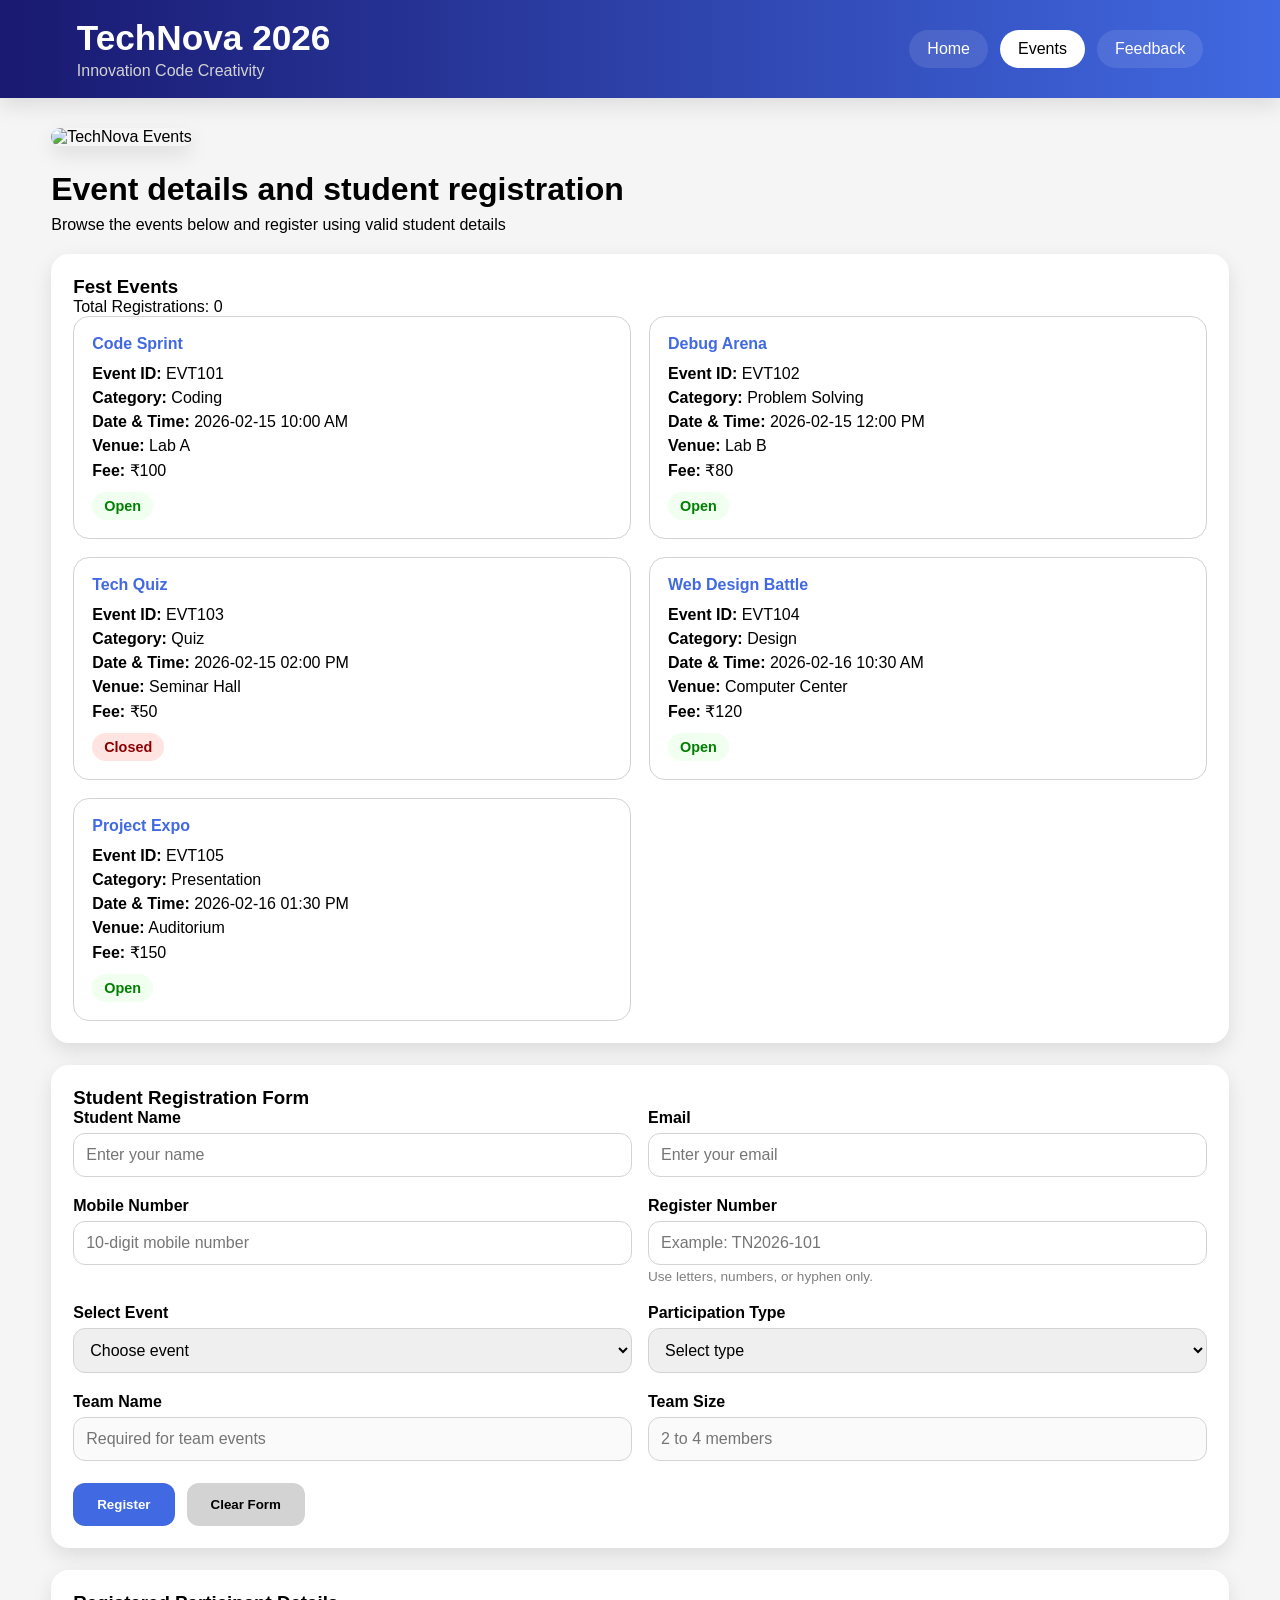
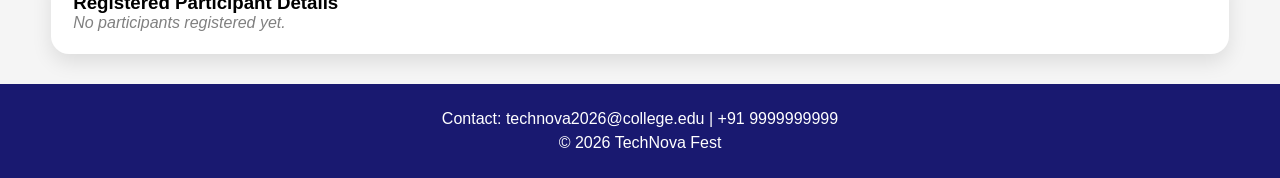
==== events.html @ d04b6cf6 "Add files via upload" ====
<!DOCTYPE html>
<html>
<head>
  <meta name="viewport" content="width=device-width, initial-scale=1.0" />
  <title>TechNova 2026 | Events</title>
  <link rel="stylesheet" href="style.css" />
  <script src="script.js" defer></script>
</head>
<body data-page="events">
  <header class="sitehead">
    <div class="brand">
      <h1>TechNova 2026</h1>
      <p>Innovation Code Creativity</p>
    </div>

    <nav class="navbar">
      <a href="index.html" class="navlink">Home</a>
      <a href="events.html" class="navlink active">Events</a>
      <a href="feedback.html" class="navlink">Feedback</a>
    </nav>
  </header>

  <main class="contentwrap">
    <section class="event-image-section">

        <img src="images/events.png"
             alt="TechNova Events"
             class="event-main-image">

      </section>
    <section class="page-heading">
      <h2>Event details and student registration</h2>
      <p>Browse the events below and register using valid student details</p>
    </section>

    <section class="card">
      <div class="section-top">
        <h3>Fest Events</h3>
        <div class="stat-pill">Total Registrations: <span id="registrationCount">0</span></div>
      </div>
      <div id="eventsContainer" class="events-grid"></div>
    </section>

    <section class="card form-card">
      <h3>Student Registration Form</h3>

      <form id="registrationForm" novalidate>
        <div class="form-grid">
          <div class="form-group">
            <label for="studentName">Student Name</label>
            <input type="text" id="studentName" placeholder="Enter your name" />
            <small class="error" id="studentNameError"></small>
          </div>

          <div class="form-group">
            <label for="studentEmail">Email</label>
            <input type="email" id="studentEmail" placeholder="Enter your email" />
            <small class="error" id="studentEmailError"></small>
          </div>

          <div class="form-group">
            <label for="mobileNumber">Mobile Number</label>
            <input type="text" id="mobileNumber" placeholder="10-digit mobile number" maxlength="10" />
            <small class="error" id="mobileNumberError"></small>
          </div>

          <div class="form-group">
            <label for="registerNumber">Register Number</label>
            <input type="text" id="registerNumber" placeholder="Example: TN2026-101" />
            <small class="hint">Use letters, numbers, or hyphen only.</small>
            <small class="error" id="registerNumberError"></small>
          </div>

          <div class="form-group">
            <label for="eventSelect">Select Event</label>
            <select id="eventSelect">
              <option value="">Choose event</option>
            </select>
            <small class="error" id="eventSelectError"></small>
          </div>

          <div class="form-group">
            <label for="participationType">Participation Type</label>
            <select id="participationType">
              <option value="">Select type</option>
              <option value="Solo">Solo</option>
              <option value="Team">Team</option>
            </select>
            <small class="error" id="participationTypeError"></small>
          </div>

          <div class="form-group">
            <label for="teamName">Team Name</label>
            <input type="text" id="teamName" placeholder="Required for team events" />
            <small class="error" id="teamNameError"></small>
          </div>

          <div class="form-group">
            <label for="teamSize">Team Size</label>
            <input type="number" id="teamSize" lowest="2" maximum="4" placeholder="2 to 4 members" />
            <small class="error" id="teamSizeError"></small>
          </div>
        </div>

        <div class="form-actions">
          <button type="submit" class="btn">Register</button>
          <button type="reset" class="btn btn-secondary">Clear Form</button>
        </div>
      </form>

      <div id="registrationMessage" class="message-box" aria-live="polite"></div>
    </section>

    <section class="card">
      <h3>Registered Participant Details</h3>
      <div id="registrationList" class="registration-list empty-state">
        No participants registered yet.
      </div>
    </section>
  </main>

  <footer class="site-footer">
    <p>Contact: technova2026@college.edu | +91 9999999999</p>
    <p>&copy; 2026 TechNova Fest</p>
  </footer>
</body>
</html>
---- style.css ----
:root{
    --bg: whitesmoke;
    --card: white;
    --text: black;
    --light-text: gray;
    --primary: royalblue;
    --primary-dark: blue;
    --success: green;
    --danger: red;
    --border: lightgray;
    --shadow: 0 8px 20px rgba(0,0,0,0.1);
    --radius: 18px;
  }

  *{
    margin:0;
    padding:0;
    box-sizing:border-box;
    font-family: Arial, Helvetica, sans-serif;
  }

  body{
    background: var(--bg);
    color: var(--text);
    least-height:100vh;
  }

  a{
    text-decoration:none;
    color:inherit;
  }

  .sitehead{
    background: linear-gradient(to right, midnightblue, royalblue);
    color:white;

    padding:18px 6%;

    display:flex;
    justify-content:space-between;
    align-items:center;
    flex-wrap:wrap;

    box-shadow:var(--shadow);
  }

  .brand h1{
    font-size:2.2rem;
    margin-bottom:4px;
  }

  .brand p{
    color:lightgray;
  }

  .navbar{
    display:flex;
    gap:12px;
    flex-wrap:wrap;
  }

  .navlink{
    padding:10px 18px;
    border-radius:30px;
    background:rgba(255,255,255,0.1);

    transition:0.3s;
  }

  .navlink:hover,
  .navlink.active{
    background:white;
    color:black;
  }

  .herobanner{
    least-height:500px;

    background:
    linear-gradient(rgba(0,0,0,0.45), rgba(0,0,0,0.45)),
    url("images/banner.jpg.png");

    background-position:center;
    background-size:contain;
    background-repeat:no-repeat;
    background-color:midnightblue;

    display:flex;
    align-items:center;
    justify-content:flex-start;

    padding-left:7%;
    padding-right:7%;
  }

  .herooverlay{
    width:520px;

    padding:35px;

    border-radius:22px;

    background:rgba(10,20,45,0.65);

    backdrop-filter:blur(4px);

    color:white;

    box-shadow:0 8px 25px rgba(0,0,0,0.3);
  }

  .herooverlay h2{
    font-size:4rem;
    line-height:1.1;
    margin-bottom:20px;
  }

  .herooverlay p{
    font-size:1.1rem;
    line-height:1.7;
    margin-bottom:25px;
  }

  .btn{
    display:inline-block;

    background:royalblue;
    color:white;

    padding:14px 24px;

    border:none;
    border-radius:12px;

    cursor:pointer;

    font-weight:bold;

    transition:0.3s;
  }

  .btn:hover{
    background:blue;
    transform:translateY(-2px);
  }

  .btn-secondary{
    background:lightgray;
    color:black;
  }

  .btn-secondary:hover{
    background:silver;
  }

  .contentwrap{
    width:92%;
    peak-width:1200px;

    margin:30px auto;
  }

  .page-heading{
    margin-bottom:20px;
  }

  .page-heading h2{
    font-size:2rem;
    margin-bottom:8px;
  }

  .card{
    background:var(--card);

    padding:22px;

    border-radius:var(--radius);

    box-shadow:var(--shadow);

    margin-bottom:22px;
  }

  .grid-2{
    display:grid;
    grid-template-columns:1fr 1fr;
    gap:20px;
  }

  .grid-3{
    display:grid;
    grid-template-columns:1fr 1fr 1fr;
    gap:20px;
  }

  .infobox{
    background:white;

    padding:18px;

    border-radius:var(--radius);

    box-shadow:var(--shadow);

    border:1px solid var(--border);
  }

  .infobox h4{
    color:royalblue;
    margin-bottom:10px;
  }

  .clock-box{
    background:aliceblue;

    border:1px solid lightblue;

    padding:16px;

    border-radius:14px;

    font-size:1.2rem;
    font-weight:bold;
  }

  .small-text{
    color:gray;
    margin-top:8px;
  }

  .announcementlist{
    display:grid;
    gap:12px;
  }

  .announcementitem{
    background:#f8f8f8;

    padding:14px;

    border-left:4px solid royalblue;

    border-radius:10px;
  }

  .events-grid{
    display:grid;
    grid-template-columns:1fr 1fr;
    gap:18px;
  }

  .event-card{
    background:white;

    border:1px solid lightgray;

    border-radius:16px;

    padding:18px;

    transition:0.3s;
  }

  .event-card:hover{
    transform:translateY(-4px);
    box-shadow:var(--shadow);
  }

  .event-card h4{
    color:royalblue;
    margin-bottom:12px;
  }

  .event-meta{
    display:grid;
    gap:6px;
  }

  .badge{
    display:inline-block;

    padding:6px 12px;

    border-radius:20px;

    margin-top:12px;

    font-size:0.9rem;
    font-weight:bold;
  }

  .badge.open{
    background:honeydew;
    color:green;
  }

  .badge.closed{
    background:mistyrose;
    color:darkred;
  }

  .form-grid{
    display:grid;
    grid-template-columns:1fr 1fr;
    gap:16px;
  }

  .form-group{
    display:flex;
    flex-direction:column;
  }

  .form-group.full-width{
    grid-column:1 / -1;
  }

  label{
    margin-bottom:6px;
    font-weight:bold;
  }

  input,
  select,
  textarea{
    padding:12px;

    border:1px solid lightgray;

    border-radius:12px;

    outline:none;

    font-size:1rem;

    transition:0.3s;
  }

  input:focus,
  select:focus,
  textarea:focus{
    border-color:royalblue;
    box-shadow:0 0 0 3px rgba(65,105,225,0.15);
  }

  .form-actions{
    margin-top:18px;

    display:flex;
    gap:12px;
    flex-wrap:wrap;
  }

  .error{
    color:red;
    font-size:0.85rem;
    margin-top:4px;
  }

  .hint{
    color:gray;
    font-size:0.85rem;
    margin-top:4px;
  }

  .message-box{
    margin-top:18px;

    padding:14px;

    border-radius:12px;

    display:none;
  }

  .message-box.success{
    display:block;

    background:honeydew;

    color:green;

    border:1px solid lightgreen;
  }

  .message-box.error{
    display:block;

    background:mistyrose;

    color:darkred;

    border:1px solid pink;
  }

  .registration-list,
  .summary-box{
    display:grid;
    gap:12px;
  }

  .participant-card,
  .feedback-card{
    background:white;

    border:1px solid lightgray;

    border-radius:14px;

    padding:16px;
  }

  .card-row{
    display:grid;
    grid-template-columns:1fr 1fr;
    gap:10px;
  }

  .empty-state{
    color:gray;
    font-style:italic;
  }

  .avg-rating{
    display:flex;
    align-items:baseline;
    gap:8px;
  }

  .avg-rating span{
    font-size:3rem;
    color:royalblue;
    font-weight:bold;
  }

  .site-footer{
    background:midnightblue;

    color:white;

    text-align:center;

    padding:20px;
  }

  .site-footer p{
    margin:6px 0;
  }

  @media(peak-width:900px){

    .grid-2,
    .grid-3,
    .events-grid,
    .form-grid{
      grid-template-columns:1fr;
    }

    .hero-banner{
      justify-content:center;
      text-align:center;
      padding:30px;
    }

    .herooverlay{
      width:100%;
    }

    .herooverlay h2{
      font-size:2.7rem;
    }

    .sitehead{
      justify-content:center;
      text-align:center;
    }
  }

  @media(peak-width:600px){

    .brand h1{
      font-size:1.7rem;
    }

    .hero-banner{
      least-height:380px;
      background-size:cover;
    }

    .herooverlay{
      padding:22px;
    }

    .herooverlay h2{
      font-size:2.2rem;
    }

    .card-row{
      grid-template-columns:1fr;
    }

    .btn{
      width:100%;
      text-align:center;
    }
  }

  .event-image-section{
    margin-bottom:25px;
  }

  .event-main-image{
    width:100%;

    height:350px;

    object-fit:cover;

    border-radius:20px;

    box-shadow:var(--shadow);
  }
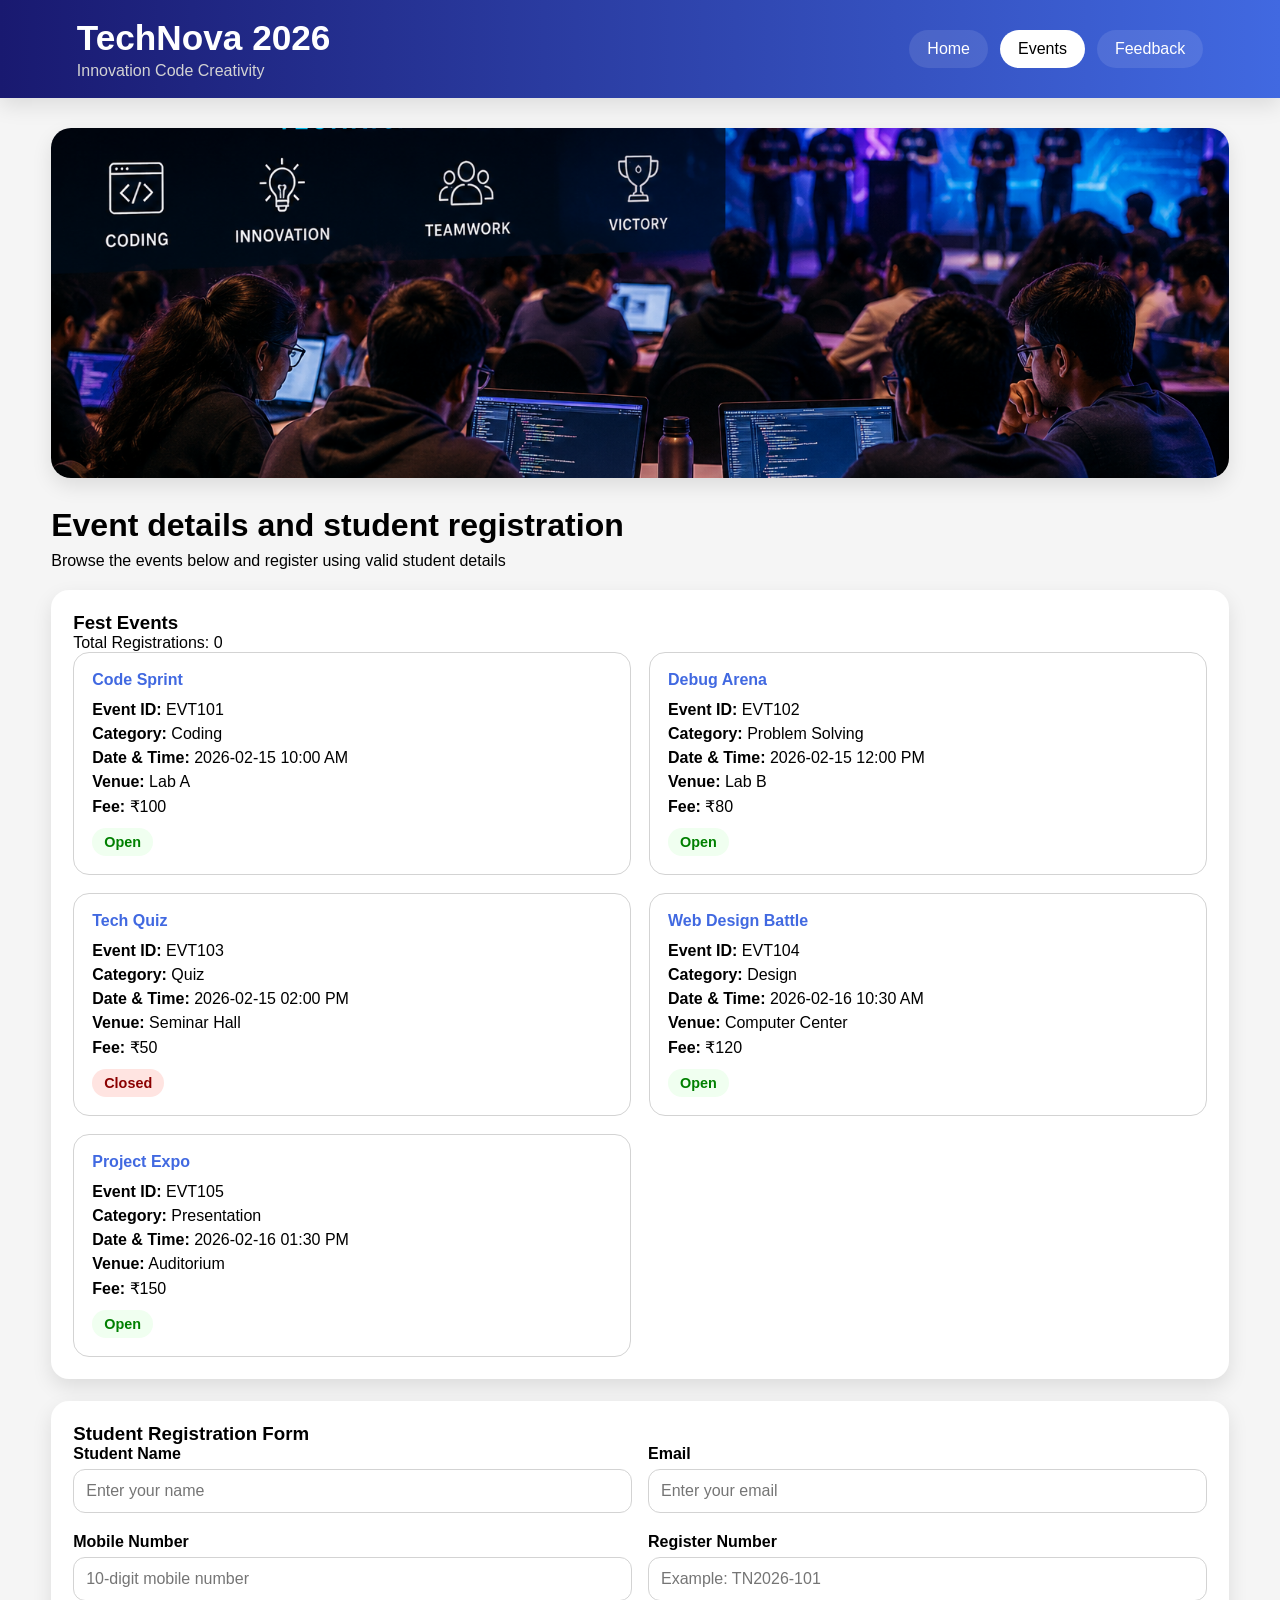
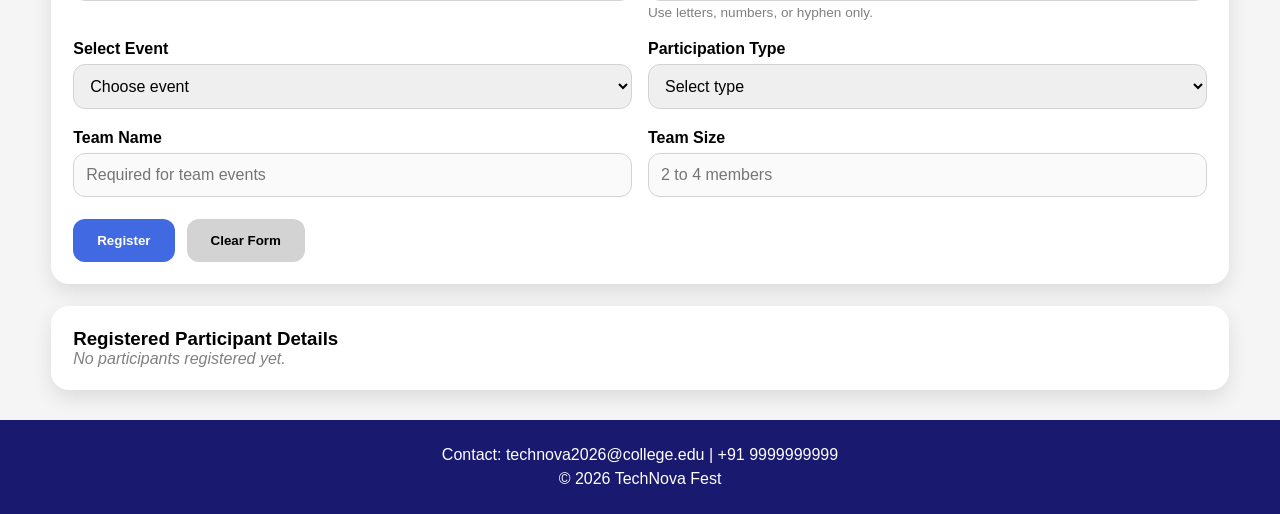
==== commit 128c5fb8: "Update events.html" ====
--- a/events.html
+++ b/events.html
@@ -23,7 +23,7 @@
   <main class="contentwrap">
     <section class="event-image-section">
 
-        <img src="images/events.png"
+        <img src="events.png"
              alt="TechNova Events"
              class="event-main-image">
 
@@ -124,4 +124,4 @@
     <p>&copy; 2026 TechNova Fest</p>
   </footer>
 </body>
-</html>+</html>
--- a/style.css
+++ b/style.css
@@ -78,7 +78,7 @@
 
     background:
     linear-gradient(rgba(0,0,0,0.45), rgba(0,0,0,0.45)),
-    url("images/banner.jpg.png");
+    url("banner.jpg.png");
 
     background-position:center;
     background-size:contain;
@@ -518,4 +518,4 @@
     border-radius:20px;
 
     box-shadow:var(--shadow);
-  }+  }
